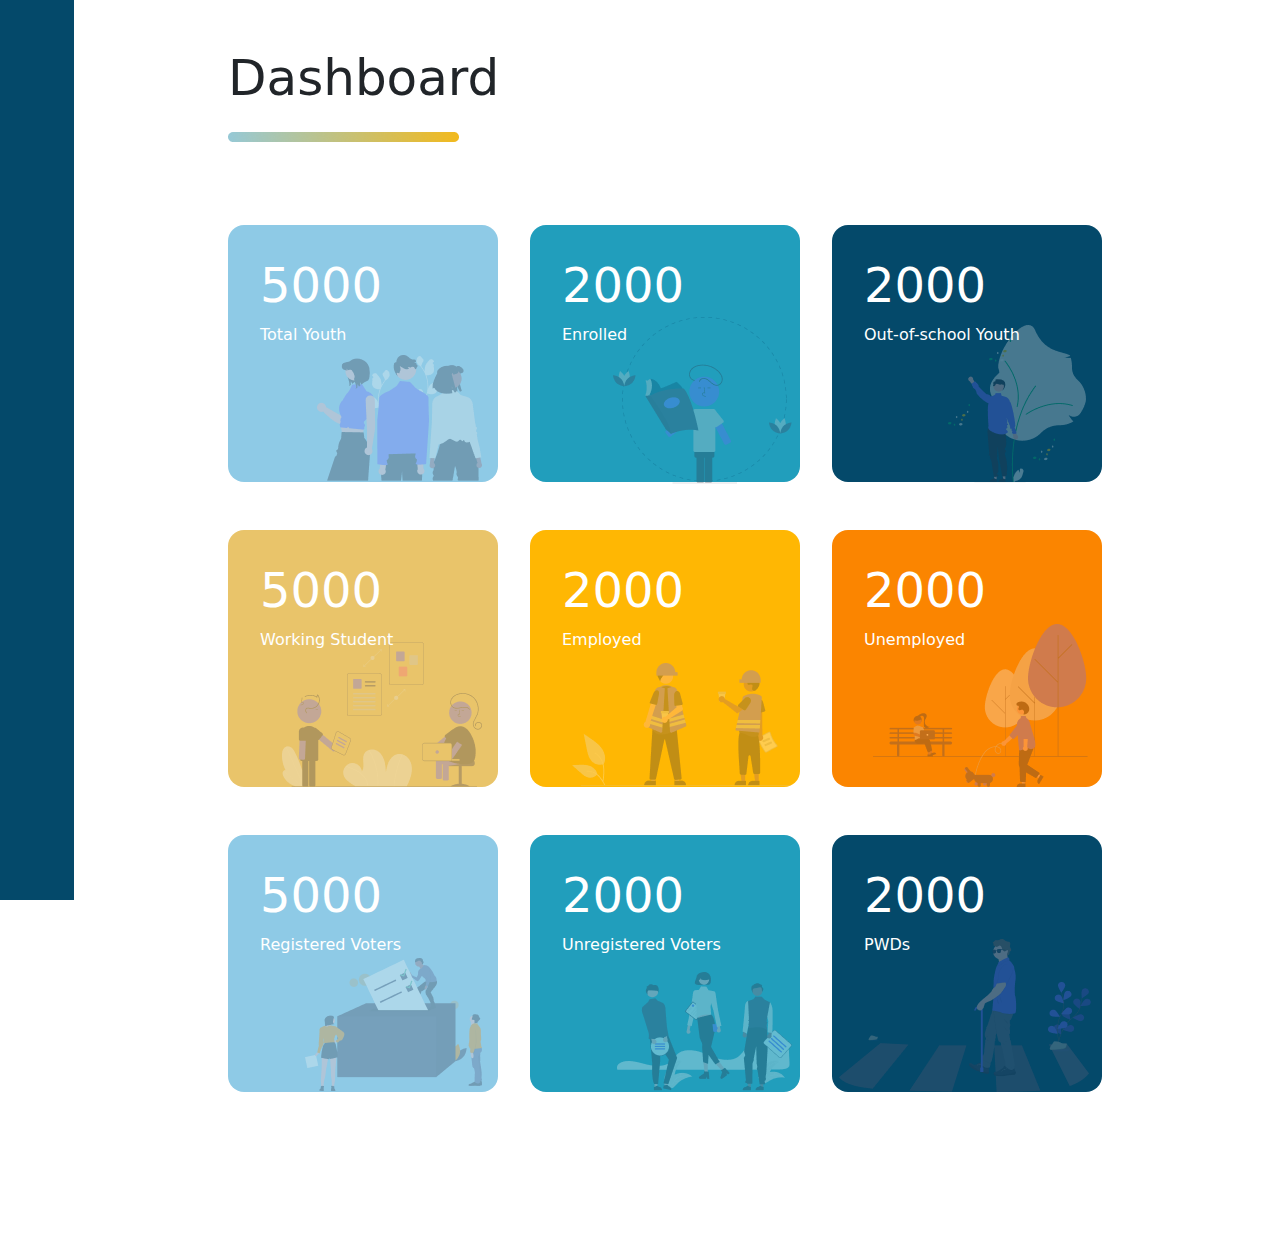
==== dashboard.html @ e325b4e6 "dashboard and login page backup" ====
<!-- di pa super responsive sa tablet mode
    nagugulo yung picture ang problema -->
    <!DOCTYPE html>
    <html lang="en">
    
    <head>
        <meta charset="utf-8">
        <meta name="viewport" content="width=device-width, initial-scale=1.0, shrink-to-fit=no">
        <title>Dashboard</title>
        <!-- Favicon -->
        <link rel="icon" type="image/x-icon" href="assets/img/kkis-logo.svg">
        <link rel="stylesheet" href="assets/bootstrap/css/bootstrap.min.css">
        <link rel="stylesheet" href="assets/css/Sidebar-Menu-sidebar.css">
        <link rel="stylesheet" href="assets/css/Sidebar-Menu.css">
        <link rel="stylesheet" href="assets/scss/dashboard.css">
    </head>
    
    <body style="padding-left: 100px; padding-right:50px;">
        <div id="wrapper" class="sidenav">
            <div id="sidebar-wrapper" style="width: 74px;">
                <ul class="sidebar-nav">
                    <li class="sidebar-brand"> </li>
                    <li> </li>
                    <li> </li>
                    <li> </li>
                </ul>
            </div>
        </div>
        <div class="dashboard-title">
            <h1 class="title">Dashboard</h1><img class="gradient-line"
                style="padding-right: 23px;margin-bottom: 15px;padding-bottom: 20px;" src="assets/img/decorative.png">
        </div>
    
        <section id="dashboard-summary">
            <!--ROW 1-->
                <div class="card-group" id="row1">
                    <a href="#">
                        <div class="card category" style="backdrop-filter: opacity(0);">
                            <div class="card-body category" id="total-youth">
                                <div class="texts">
                                    <h4>5000</h4>
                                    <p>Total Youth</p>
                                </div><img id="total-youth-img" class="dashboard-vectors" src="assets/img/total-youth-img.png"
                                    style="padding-top: 0px;padding-bottom: 0px;margin-top: -8px;">
                        </div>
                    </a>
                </div>
    
                <div class="card category" style="backdrop-filter: opacity(0);">
                    <a href="#">
                        <div class="card-body category" id="enrolled-youth">
                            <div class="texts">
                                <h4>2000</h4>
                                <p>Enrolled</p>
                            </div><img id="enrolled-img" class="dashboard-vectors" src="assets/img/enrolled-img.png"
                            style="margin-top: -46px;padding-left: 0px;padding-right: 0px;margin-right: -8px;">
                        </div>
                    </a>
                </div>
    
                <div class="card" style="border-style: none;backdrop-filter: opacity(0);">
                    <a href="#">
                        <div class="card-body category" id="out-of-school-youth">
                            <div class="texts">
                                <h4>2000<br></h4>
                                <p>Out-of-school Youth</p>
                            </div><img id="out-of-scl-img" class="dashboard-vectors" src="assets/img/out-of-scl-img.png"
                                style="padding-top: 0px;padding-bottom: 0px;margin-bottom: -5px;margin-top: -38px;">
                        </div>
                    </a>
                </div>
            </div>
    
            <!--ROW 2-->
            <div class="card-group" id="row2">
    
                <div class="card category" style="backdrop-filter: opacity(0);">
                    <a href="#">
                        <div class="card-body category" id="working-student">
                            <div class="texts">
                                <h4>5000</h4>
                                <p>Working Student</p>
                            </div><img id="working-student-img" class="dashboard-vectors"
                                src="assets/img/working-student-img.png"
                                style="padding-bottom: 0px;padding-top: 0px;margin-top: -26px;">
                        </div>
                    </a>
                </div>
    
                <div class="card category" style="backdrop-filter: opacity(0);">
                    <a href="#">
                        <div class="card-body category" id="employed">
                            <div class="texts">
                                <h4>2000</h4>
                                <p>Employed</p>
                            </div><img id="employed-img" class="dashboard-vectors" src="assets/img/employed-img.png"
                                style="padding-left: 0px;padding-right: 0px;margin-right: -8px;margin-top: -5px;">
                        </div>
                    </a>
                </div>
    
                <div class="card" style="border-style: none;backdrop-filter: opacity(0);">
                    <a href="#">
                        <div class="card-body category" id="unemployed">
                            <div class="texts">
                                <h4>2000<br></h4>
                                <p>Unemployed</p>
                            </div><img id="unemployed-img" class="dashboard-vectors" src="assets/img/unemployed-img.png"
                                style="padding-top: 0px;padding-bottom: 0px;margin-bottom: -5px;margin-top: -62px;margin-right: -8px;">
                        </div>
                    </a>
                </div>
            </div>
    
            <!--ROW 3-->
            <div class="card-group" id="row3">
    
                <div class="card category" style="backdrop-filter: opacity(0);">
                    <a href="#">
                        <div class="card-body category" id="registered-voters">
                            <div class="texts">
                                <h4>5000</h4>
                                <p>Registered Voters</p>
                            </div><img id="registered-voters-img" class="dashboard-vectors"
                                src="assets/img/registered-voters-img.png"
                                style="padding-bottom: 0px;padding-top: 0px;margin-top: -15px;">
                        </div>
                    </a>
                </div>
    
                <div class="card category" style="backdrop-filter: opacity(0);">
                    <a href="#">
                        <div class="card-body category" id="unregistered-voters">
                            <div class="texts">
                                <h4>2000</h4>
                                <p>Unregistered Voters<br><br></p>
                            </div><img id="unregistered-img" class="dashboard-vectors" src="assets/img/unregistered-img.png" style="padding-left: 0px;padding-right: 0px;margin-right: -8px;padding-top: 0px;margin-top: -25px;" width="175" height="119">
                        </div>
                    </a>
                </div>
    
                <div class="card" style="border-style: none;backdrop-filter: opacity(0);">
                    <a href="#">
                        <div class="card-body category" id="pwd">
                            <div class="texts">
                                <h4>2000<br></h4>
                                <p>PWDs</p>
                            </div><img id="pwd-img" class="dashboard-vectors" src="assets/img/pwd-img.png" style="padding-bottom: 0px;margin-bottom: -5px;padding-top: 0px;margin-right: -45px;margin-top: -41px;">
                        </div>
                    </a>
                </div>
    
            </div>
        </section>
    
        <br><br><br><br><br><br><br>
    
        <script src="assets/bootstrap/js/bootstrap.min.js"></script>
        <script src="assets/js/Sidebar-Menu.js"></script>
    </body>
    
    </html>
---- assets/css/Sidebar-Menu-sidebar.css ----
body {
  overflow-x: hidden;
}

#wrapper {
  padding-left: 0;
  -webkit-transition: all 0.5s ease;
  -moz-transition: all 0.5s ease;
  -o-transition: all 0.5s ease;
  transition: all 0.5s ease;
}

#wrapper.toggled {
  padding-left: 250px;
}

#sidebar-wrapper {
  z-index: 1000;
  position: fixed;
  left: 250px;
  width: 0;
  height: 100%;
  margin-left: -250px;
  overflow-y: auto;
  -webkit-transition: all 0.5s ease;
  -moz-transition: all 0.5s ease;
  -o-transition: all 0.5s ease;
  transition: all 0.5s ease;
}

#wrapper.toggled #sidebar-wrapper {
  width: 250px;
}

#page-content-wrapper {
  width: 100%;
  position: absolute;
  padding: 15px;
}

#wrapper.toggled #page-content-wrapper {
  position: absolute;
  margin-right: -250px;
}

.sidebar-nav {
  position: absolute;
  top: 0;
  width: 250px;
  margin: 0;
  padding: 0;
  list-style: none;
}

.sidebar-nav li {
  text-indent: 20px;
  line-height: 40px;
}

.sidebar-nav li a {
  display: block;
  text-decoration: none;
  color: #999999;
}

.sidebar-nav li a:hover {
  text-decoration: none;
  color: #fff;
  background: rgba(255,255,255,0.2);
}

.sidebar-nav li a:active, .sidebar-nav li a:focus {
  text-decoration: none;
}

.sidebar-nav > .sidebar-brand {
  height: 65px;
  font-size: 18px;
  line-height: 60px;
}

.sidebar-nav > .sidebar-brand a {
  color: #999999;
}

.sidebar-nav > .sidebar-brand a:hover {
  color: #fff;
  background: none;
}

@media (min-width:768px) {
  #wrapper {
    padding-left: 250px;
  }
}

@media (min-width:768px) {
  #wrapper.toggled {
    padding-left: 0;
  }
}

@media (min-width:768px) {
  #sidebar-wrapper {
    width: 74px;
  }
}

@media (min-width:768px) {
  #wrapper.toggled #sidebar-wrapper {
    width: 0;
  }
}

@media (min-width:768px) {
  #page-content-wrapper {
    padding: 20px;
    position: relative;
  }
}

@media (min-width:768px) {
  #wrapper.toggled #page-content-wrapper {
    position: relative;
    margin-right: 0;
  }
}
---- assets/css/Sidebar-Menu.css ----
#wrapper {
  padding-left: 0;
  -webkit-transition: all 0.5s ease;
  -moz-transition: all 0.5s ease;
  -o-transition: all 0.5s ease;
  transition: all 0.5s ease;
}

#sidebar-wrapper {
  z-index: 1000;
  position: fixed;
  left: 250px;
  width: 0;
  height: 100%;
  margin-left: -250px;
  overflow-y: auto;
  background: #04496A;
  -webkit-transition: all 0.5s ease;
  -moz-transition: all 0.5s ease;
  -o-transition: all 0.5s ease;
  transition: all 0.5s ease;
}

.sidebar-nav {
  position: absolute;
  top: 0;
  width: 74px;
  margin: 0;
  padding: 0;
  list-style: none;
}

.sidebar-nav li {
  text-indent: 20px;
  line-height: 40px;
}

.sidebar-nav li a {
  display: block;
  text-decoration: none;
  color: #999999;
}

.sidebar-nav li a:hover {
  text-decoration: none;
  color: #fff;
  background: rgba(255,255,255,0.2);
}

.sidebar-nav li a:active, .sidebar-nav li a:focus {
  text-decoration: none;
}

.sidebar-nav > .sidebar-brand {
  height: 65px;
  font-size: 18px;
  line-height: 60px;
}

.sidebar-nav > .sidebar-brand a {
  color: #999999;
}

.sidebar-nav > .sidebar-brand a:hover {
  color: #fff;
  background: none;
}

@media (min-width:768px) {
  #wrapper {
    padding-left: 250px;
  }
}

@media (min-width:768px) {
  #sidebar-wrapper {
    width: 250px;
  }
}

#registered-voters {
  background-color: #8ECAE6;
}

#unregistered-voters {
  background-color: #219EBC;
}

#employed {
  background-color: #FFB703;
}

#working-student {
  background-color: #E9C46A;
}

#unemployed {
  background-color: #FB8500;
}

#pwd {
  background-color: #04496A;
}

#enrolled-youth {
  background-color: #219EBC;
}

#out-of-school-youth {
  background-color: #04496A;
}

#total-youth {
  background-color: #8ECAE6;
}
---- assets/scss/dashboard.css ----
* {
  font: DM Sans, sans serif;
}

* a {
  text-decoration: none;
}

.dashboard-title {
  padding: 3em 0em 0em 8em;
}

.dashboard-title h1 {
  font-size: 50px;
}

.gradient-line {
  padding-top: 1em;
}

#dashboard-summary {
  padding: 3em 8em 0em 8em;
}

#dashboard-summary .category {
  border-radius: 1em;
  border: none;
  height: 257px;
  width: 100%;
  margin-right: 2em;
}

#dashboard-summary .texts {
  padding-top: 1rem;
}

#dashboard-summary .texts h4 {
  color: #fff;
  padding-left: 1rem;
  font-size: 3rem;
}

#dashboard-summary .texts p {
  color: #fff;
  padding-left: 1rem;
  font-size: 1rem;
}

#dashboard-summary .dashboard-vectors {
  float: right;
}

#dashboard-summary #row1 #total-youth {
  background-color: #8ECAE6;
}

#dashboard-summary #row1 #enrolled-youth {
  background-color: #219EBC;
}

#dashboard-summary #row1 #enrolled-youth #dashboard-img {
  padding: 6em 1em 0em 0em;
}

#dashboard-summary #row1 #out-of-school-youth {
  background-color: #04496A;
  margin: 0em 0em 0em 0em;
}

#dashboard-summary #row2 {
  padding-top: 3em;
}

#dashboard-summary #row2 #working-student {
  background-color: #E9C46A;
}

#dashboard-summary #row2 #working-student #dashboard-img {
  padding: 6.9em 1em 0em 0em;
}

#dashboard-summary #row2 #employed {
  background-color: #FFB703;
}

#dashboard-summary #row2 #employed #dashboard-img {
  padding: 8.5em 1em 0em 0em;
}

#dashboard-summary #row2 #unemployed {
  background-color: #FB8500;
  margin: 0em 0em 0em 0em;
}

#dashboard-summary #row2 #unemployed #dashboard-img {
  padding: 4.5em 1em 0em 0em;
}

#dashboard-summary #row3 {
  padding-top: 3em;
}

#dashboard-summary #row3 #registered-voters {
  background-color: #8ECAE6;
}

#dashboard-summary #row3 #unregistered-voters {
  background-color: #219EBC;
}

#dashboard-summary #row3 #pwd {
  background-color: #04496A;
  margin: 0em 0em 0em 0em;
}

#dashboard-summary #row3 #pwd #dashboard-img {
  padding: 6em 0em 0em 0em;
}

@media only screen and (max-width: 1208px) {
  .dashboard-title {
    padding: 2em 0em 0em 3em;
  }
  #dashboard-summary {
    padding: 0em 3em 0em 3em;
    /*
        #texts{
            padding-top:1rem;
            
            h1{
                color:#fff;
                padding-left:1rem;
                font-size: 50px;
                //margin:0em;
                //float:left;
            }
            
            p{
                color:#fff;
                padding-left:1rem;
                font-size: 18px;
                //float:left;
            }
        }
        */
  }
}

@media only screen and (max-width: 880px) {
  .dashboard-title {
    padding: 1.5em 0em 0em 1em;
  }
  #dashboard-summary {
    padding: 0em 1em 0em 1em;
  }
}
/*# sourceMappingURL=dashboard.css.map */
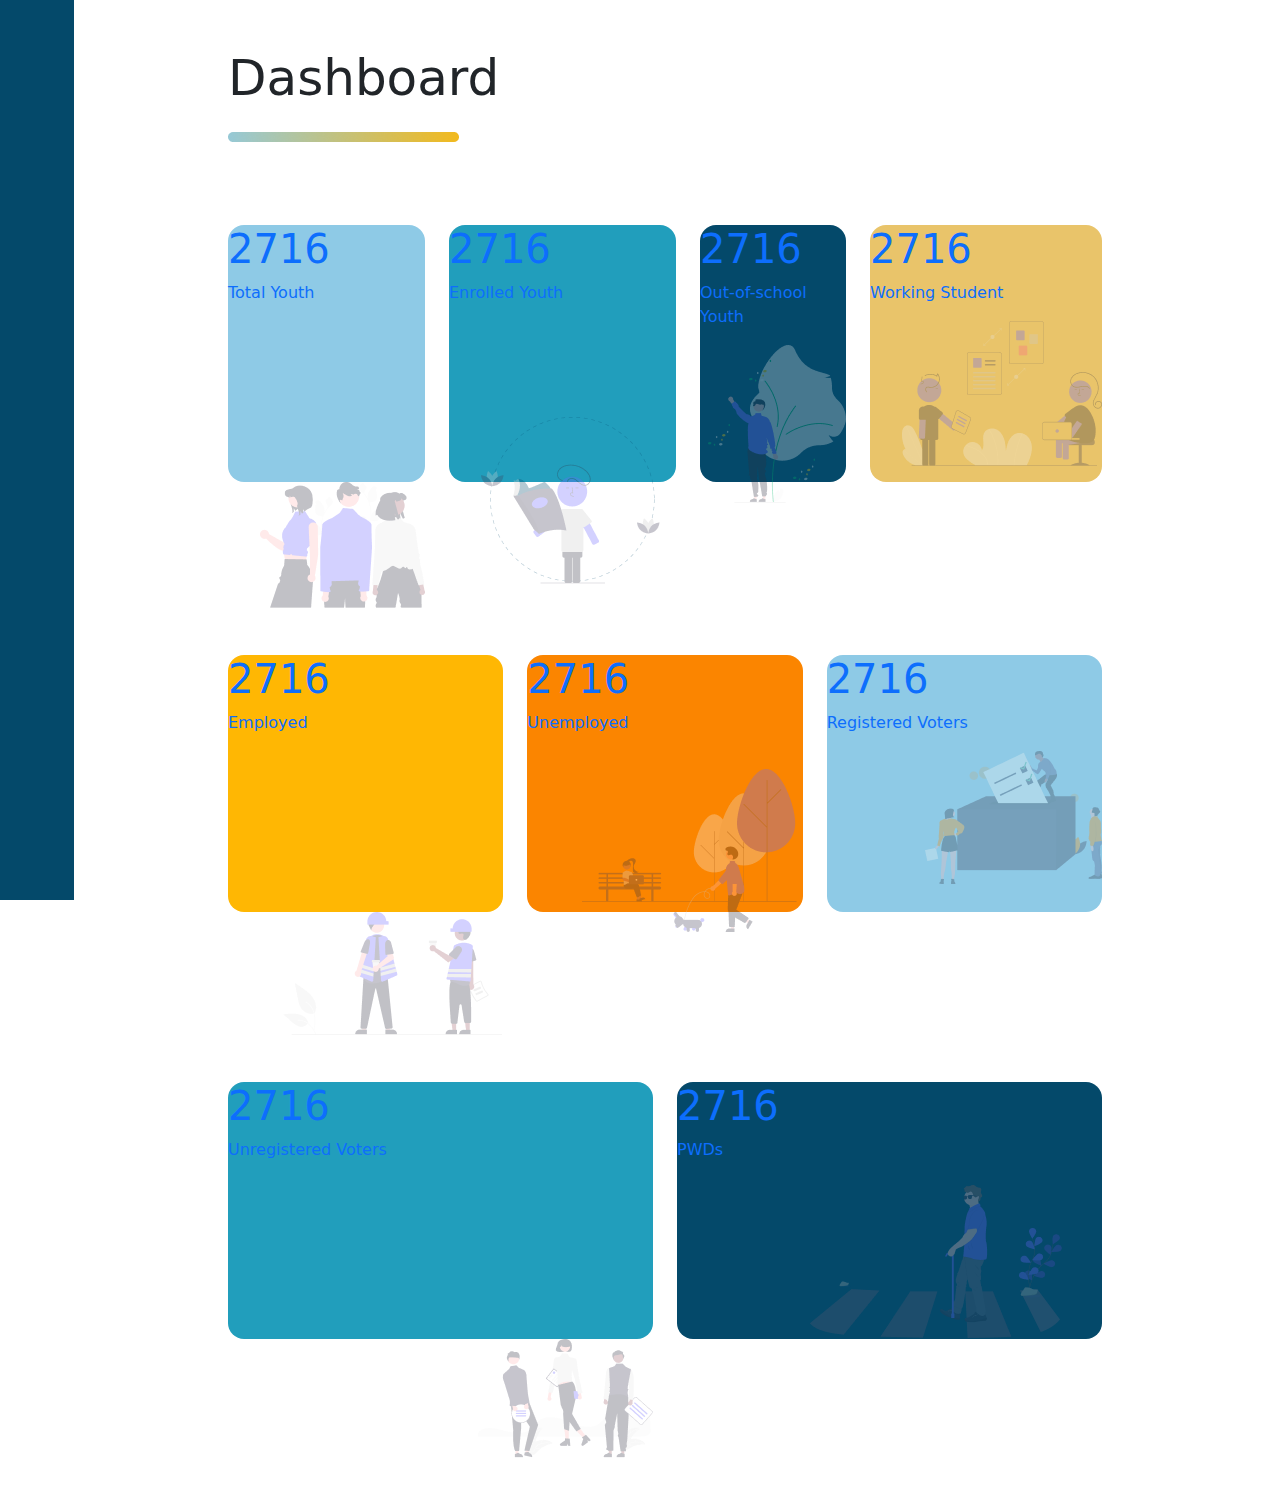
==== commit 570400bf: "responsive dasboard" ====
--- a/dashboard.html
+++ b/dashboard.html
@@ -1,162 +1,151 @@
-<!-- di pa super responsive sa tablet mode
-    nagugulo yung picture ang problema -->
-    <!DOCTYPE html>
-    <html lang="en">
+<!DOCTYPE html>
+<html lang="en">
+
+<head>
+    <meta charset="utf-8">
+    <meta name="viewport" content="width=device-width, initial-scale=1.0, shrink-to-fit=no">
+    <title>dashboard</title>
+    <link rel="stylesheet" href="assets/bootstrap/css/bootstrap.min.css">
+    <link rel="stylesheet" href="assets/css/Sidebar-Menu-sidebar.css">
+    <link rel="stylesheet" href="assets/css/Sidebar-Menu.css">
+    <link rel="stylesheet" href="assets/scss/dashboard.css">
+</head>
+
+<body style="padding-left: 100px; padding-right:50px;">
+    <div id="wrapper" class="sidenav">
+        <div id="sidebar-wrapper" style="width: 74px;">
+            <ul class="sidebar-nav">
+                <li class="sidebar-brand"> </li>
+                <li> </li>
+                <li> </li>
+                <li> </li>
+            </ul>
+        </div>
+    </div>
+    <div class="dashboard-title">
+        <h1 class="title">Dashboard</h1><img class="gradient-line" style="padding-right: 23px;margin-bottom: 15px;padding-bottom: 20px;" src="assets/img/decorative.png">
+    </div>
     
-    <head>
-        <meta charset="utf-8">
-        <meta name="viewport" content="width=device-width, initial-scale=1.0, shrink-to-fit=no">
-        <title>Dashboard</title>
-        <!-- Favicon -->
-        <link rel="icon" type="image/x-icon" href="assets/img/kkis-logo.svg">
-        <link rel="stylesheet" href="assets/bootstrap/css/bootstrap.min.css">
-        <link rel="stylesheet" href="assets/css/Sidebar-Menu-sidebar.css">
-        <link rel="stylesheet" href="assets/css/Sidebar-Menu.css">
-        <link rel="stylesheet" href="assets/scss/dashboard.css">
-    </head>
-    
-    <body style="padding-left: 100px; padding-right:50px;">
-        <div id="wrapper" class="sidenav">
-            <div id="sidebar-wrapper" style="width: 74px;">
-                <ul class="sidebar-nav">
-                    <li class="sidebar-brand"> </li>
-                    <li> </li>
-                    <li> </li>
-                    <li> </li>
-                </ul>
+    <!--CATEGORIES-->
+    <section id="dashboard-summary" class="container-fluid;">
+        <div class="row" id="row1" style="height: 257px;">
+            <a href="tblTotalYouth.html">
+                <div class="col" style="padding-bottom: 3em;margin-bottom: -1px;padding-top: 0px;">
+                <div id="total-youth" class="category">
+                    <div id="texts" style="height: 257px;">
+                        <h1>2716</h1>
+                        <p>Total Youth</p>
+                    </div>
+                    <div id="dashboard-img" class="img-fluid float-end"><img class="d-flex d-sm-flex d-md-flex d-lg-flex d-xl-flex justify-content-center align-items-center justify-content-sm-center align-items-sm-center justify-content-md-center align-items-md-center justify-content-lg-center align-items-lg-center fixed-bottom;" id="dashboard-vectors" src="assets/img/total-youth-img.png"></div>
+                </div>
+            </a>
             </div>
-        </div>
-        <div class="dashboard-title">
-            <h1 class="title">Dashboard</h1><img class="gradient-line"
-                style="padding-right: 23px;margin-bottom: 15px;padding-bottom: 20px;" src="assets/img/decorative.png">
-        </div>
-    
-        <section id="dashboard-summary">
-            <!--ROW 1-->
-                <div class="card-group" id="row1">
-                    <a href="#">
-                        <div class="card category" style="backdrop-filter: opacity(0);">
-                            <div class="card-body category" id="total-youth">
-                                <div class="texts">
-                                    <h4>5000</h4>
-                                    <p>Total Youth</p>
-                                </div><img id="total-youth-img" class="dashboard-vectors" src="assets/img/total-youth-img.png"
-                                    style="padding-top: 0px;padding-bottom: 0px;margin-top: -8px;">
-                        </div>
-                    </a>
+
+            <div class="col" style="padding-bottom: 3em;margin-bottom: -1px;padding-top: 0px;">
+                <a href="tblEnrolled.html">
+                    <div id="enrolled-youth" class="category">
+                    <div id="texts">
+                        <h1>2716</h1>
+                        <p>Enrolled Youth<br></p>
+                    </div>
+                    <div id="dashboard-img" class="img-fluid float-end"><img id="dashboard-vectors-1" class="fixed-bottom;" src="assets/img/enrolled-img.png"></div>
                 </div>
-    
-                <div class="card category" style="backdrop-filter: opacity(0);">
-                    <a href="#">
-                        <div class="card-body category" id="enrolled-youth">
-                            <div class="texts">
-                                <h4>2000</h4>
-                                <p>Enrolled</p>
-                            </div><img id="enrolled-img" class="dashboard-vectors" src="assets/img/enrolled-img.png"
-                            style="margin-top: -46px;padding-left: 0px;padding-right: 0px;margin-right: -8px;">
-                        </div>
-                    </a>
+                </a>
+            </div>
+
+            <div class="col" style="padding-bottom: 3em;margin-bottom: -1px;padding-top: 0px;">
+                <a href="tblOutOfSchool.html">
+                <div id="out-of-school-youth" class="category">
+                    <div id="texts">
+                        <h1>2716</h1>
+                        <p>Out-of-school Youth</p>
+                    </div>
+                    <div id="dashboard-img" class="img-fluid float-end"><img id="dashboard-vectors-2" class="fixed-bottom;" src="assets/img/out-of-scl-img.png"></div>
                 </div>
-    
-                <div class="card" style="border-style: none;backdrop-filter: opacity(0);">
-                    <a href="#">
-                        <div class="card-body category" id="out-of-school-youth">
-                            <div class="texts">
-                                <h4>2000<br></h4>
-                                <p>Out-of-school Youth</p>
-                            </div><img id="out-of-scl-img" class="dashboard-vectors" src="assets/img/out-of-scl-img.png"
-                                style="padding-top: 0px;padding-bottom: 0px;margin-bottom: -5px;margin-top: -38px;">
-                        </div>
-                    </a>
+                </a>
+            </div>
+
+            <div class="col" style="padding-bottom: 3em;margin-bottom: -1px;padding-top: 0px;">
+                <a href="tblWorkingStudent.html">
+                <div id="working-student" class="category">
+                    <div id="texts">
+                        <h1>2716</h1>
+                        <p>Working Student</p>
+                    </div>
+                    <div id="dashboard-img" class="img-fluid float-end"><img id="dashboard-vectors-3" class="fixed-bottom;" src="assets/img/working-student-img.png"></div>
                 </div>
+                </a>
+            </div>
+            
+            <div class="col" style="padding-bottom: 3em;margin-bottom: -1px;padding-top: 0px;">
+                <a href="tblEmployed.html">
+                <div id="employed" class="category">
+                    <div id="texts" style="height: 257px;">
+                        <h1>2716</h1>
+                        <p>Employed</p>
+                    </div>
+                    <div id="dashboard-img" class="img-fluid float-end"><img id="dashboard-vectors-4" class="fixed-bottom;" src="assets/img/employed-img.png"></div>
+                </div>
+                </a>
             </div>
     
-            <!--ROW 2-->
-            <div class="card-group" id="row2">
-    
-                <div class="card category" style="backdrop-filter: opacity(0);">
-                    <a href="#">
-                        <div class="card-body category" id="working-student">
-                            <div class="texts">
-                                <h4>5000</h4>
-                                <p>Working Student</p>
-                            </div><img id="working-student-img" class="dashboard-vectors"
-                                src="assets/img/working-student-img.png"
-                                style="padding-bottom: 0px;padding-top: 0px;margin-top: -26px;">
-                        </div>
-                    </a>
+            <div class="col" style="padding-bottom: 3em;margin-bottom: -1px;padding-top: 0px;">
+                <a href="tblUnemployed.html">
+                    <div id="unemployed" class="category">
+                    <div id="texts">
+                        <h1>2716</h1>
+                        <p>Unemployed<br></p>
+                    </div>
+                    <div id="dashboard-img" class="img-fluid float-end"><img id="dashboard-vectors-5" class="fixed-bottom;" src="assets/img/unemployed-img.png"></div>
                 </div>
-    
-                <div class="card category" style="backdrop-filter: opacity(0);">
-                    <a href="#">
-                        <div class="card-body category" id="employed">
-                            <div class="texts">
-                                <h4>2000</h4>
-                                <p>Employed</p>
-                            </div><img id="employed-img" class="dashboard-vectors" src="assets/img/employed-img.png"
-                                style="padding-left: 0px;padding-right: 0px;margin-right: -8px;margin-top: -5px;">
-                        </div>
-                    </a>
+                </a>
+            </div>
+
+            <div class="col" style="padding-bottom: 3em;margin-bottom: -1px;padding-top: 0px;">
+                <a href="tblRegistedVoters.html">
+                <div id="registered-voters" class="category">
+                    <div id="texts">
+                        <h1>2716</h1>
+                        <p>Registered Voters</p>
+                    </div>
+                    <div id="dashboard-img" class="img-fluid float-end"><img id="dashboard-vectors-6" class="fixed-bottom;" src="assets/img/registered-voters-img.png"></div>
                 </div>
-    
-                <div class="card" style="border-style: none;backdrop-filter: opacity(0);">
-                    <a href="#">
-                        <div class="card-body category" id="unemployed">
-                            <div class="texts">
-                                <h4>2000<br></h4>
-                                <p>Unemployed</p>
-                            </div><img id="unemployed-img" class="dashboard-vectors" src="assets/img/unemployed-img.png"
-                                style="padding-top: 0px;padding-bottom: 0px;margin-bottom: -5px;margin-top: -62px;margin-right: -8px;">
-                        </div>
-                    </a>
+                </a>
+            </div>
+            
+            <div class="col" style="padding-bottom: 3em;margin-bottom: -1px;padding-top: 0px;">
+                <a href="tblUnregistedVoters.html">
+                <div id="unregistered-voters" class="category">
+                    <div id="texts" style="height: 257px;">
+                        <h1>2716</h1>
+                        <p>Unregistered Voters</p>
+                    </div>
+                    <div id="dashboard-img" class="img-fluid float-end"><img id="dashboard-vectors-7" class="fixed-bottom;" src="assets/img/unregistered-img.png"></div>
                 </div>
+                </a>
             </div>
     
-            <!--ROW 3-->
-            <div class="card-group" id="row3">
-    
-                <div class="card category" style="backdrop-filter: opacity(0);">
-                    <a href="#">
-                        <div class="card-body category" id="registered-voters">
-                            <div class="texts">
-                                <h4>5000</h4>
-                                <p>Registered Voters</p>
-                            </div><img id="registered-voters-img" class="dashboard-vectors"
-                                src="assets/img/registered-voters-img.png"
-                                style="padding-bottom: 0px;padding-top: 0px;margin-top: -15px;">
-                        </div>
-                    </a>
+            <div class="col" style="padding-bottom: 3em;margin-bottom: -1px;padding-top: 0px;">
+                <a href="tblPWD.html">
+                <div id="pwd" class="category">
+                    <div id="texts">
+                        <h1>2716</h1>
+                        <p>PWDs<br></p>
+                    </div>
+                    <div id="dashboard-img" class="img-fluid float-end"><img id="dashboard-vectors-8" class="fixed-bottom;" src="assets/img/pwd-img.png"></div>
                 </div>
-    
-                <div class="card category" style="backdrop-filter: opacity(0);">
-                    <a href="#">
-                        <div class="card-body category" id="unregistered-voters">
-                            <div class="texts">
-                                <h4>2000</h4>
-                                <p>Unregistered Voters<br><br></p>
-                            </div><img id="unregistered-img" class="dashboard-vectors" src="assets/img/unregistered-img.png" style="padding-left: 0px;padding-right: 0px;margin-right: -8px;padding-top: 0px;margin-top: -25px;" width="175" height="119">
-                        </div>
-                    </a>
-                </div>
-    
-                <div class="card" style="border-style: none;backdrop-filter: opacity(0);">
-                    <a href="#">
-                        <div class="card-body category" id="pwd">
-                            <div class="texts">
-                                <h4>2000<br></h4>
-                                <p>PWDs</p>
-                            </div><img id="pwd-img" class="dashboard-vectors" src="assets/img/pwd-img.png" style="padding-bottom: 0px;margin-bottom: -5px;padding-top: 0px;margin-right: -45px;margin-top: -41px;">
-                        </div>
-                    </a>
-                </div>
-    
+                </a>
             </div>
-        </section>
-    
-        <br><br><br><br><br><br><br>
-    
-        <script src="assets/bootstrap/js/bootstrap.min.js"></script>
-        <script src="assets/js/Sidebar-Menu.js"></script>
-    </body>
-    
-    </html>+
+        <!--END OF ROW-->
+        </div>
+
+        
+    </section>
+
+
+    <script src="assets/bootstrap/js/bootstrap.min.js"></script>
+    <script src="assets/js/Sidebar-Menu.js"></script>
+</body>
+
+</html>--- a/assets/scss/dashboard.css
+++ b/assets/scss/dashboard.css
@@ -146,7 +146,20 @@
   }
 }
 
-@media only screen and (max-width: 880px) {
+@media only screen and (max-width: 992px) {
+  #dashboard-summary #row3 #pwd {
+    background-color: #04496A;
+    margin: 0em 0em 0em 0em;
+  }
+  #dashboard-summary #row3 #pwd #pwd-img {
+    padding: -5px 0px 20px 0px;
+    position: relative;
+    width: 10em;
+    height: 8em;
+  }
+}
+
+@media only screen and (max-width: 886px) {
   .dashboard-title {
     padding: 1.5em 0em 0em 1em;
   }
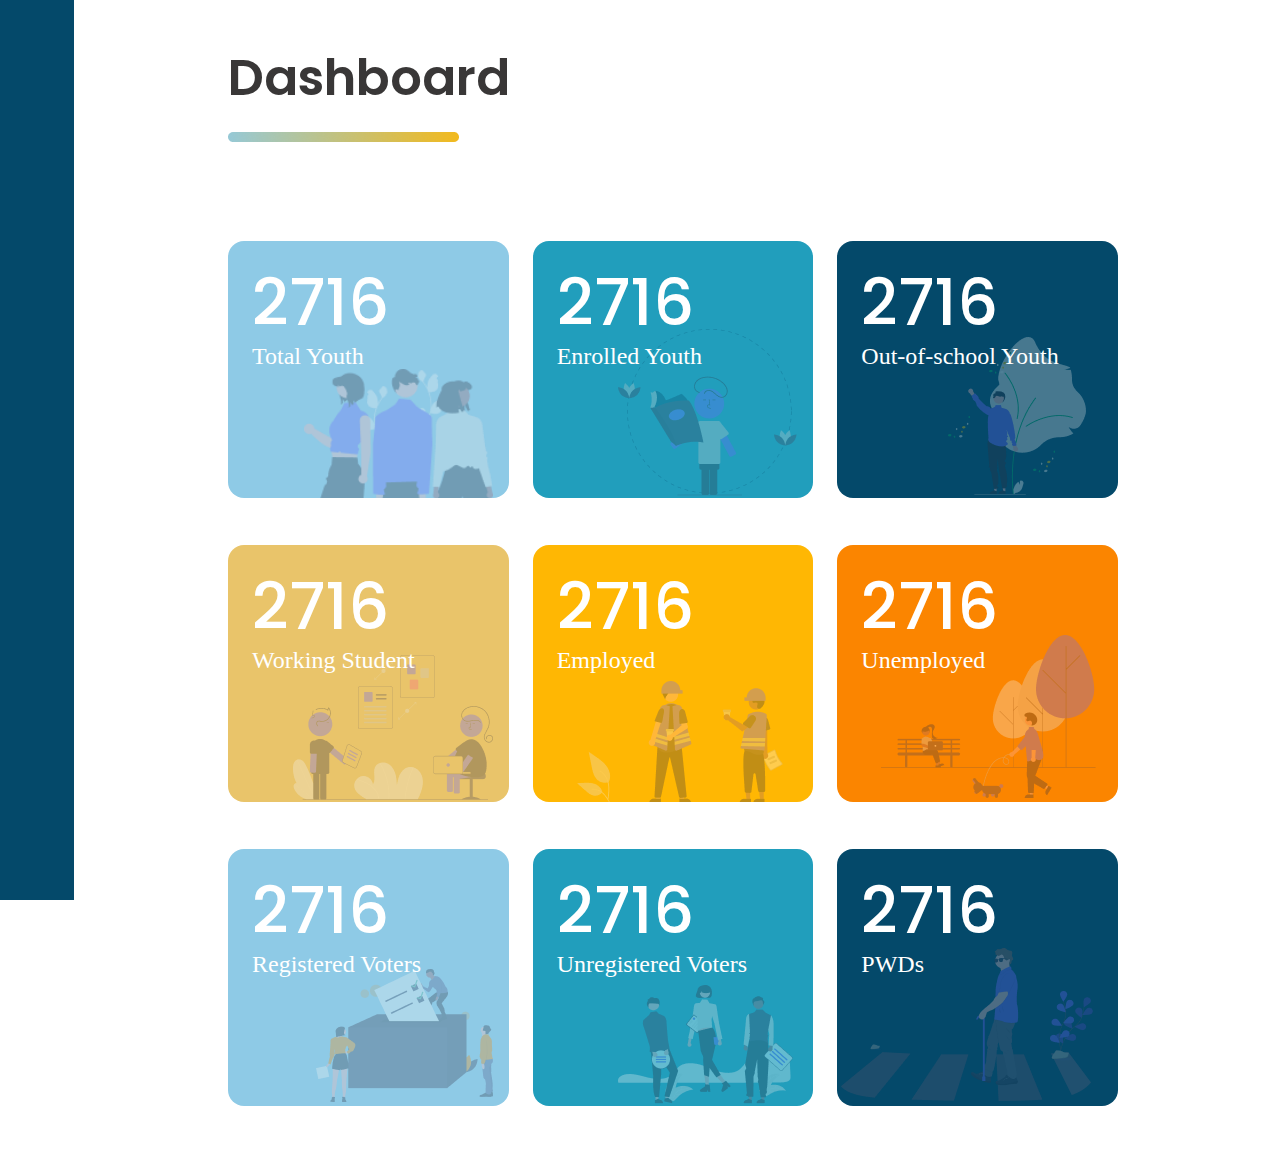
==== commit 2e1714a1: "100% responsive dashboard" ====
--- a/dashboard.html
+++ b/dashboard.html
@@ -4,14 +4,21 @@
 <head>
     <meta charset="utf-8">
     <meta name="viewport" content="width=device-width, initial-scale=1.0, shrink-to-fit=no">
-    <title>dashboard</title>
+    <title>Dashboard</title>
+    <!-- Favicon -->
+    <link rel="icon" type="image/x-icon" href="assets/img/kkis-logo.svg">
+    <!-- Bootstrap -->
     <link rel="stylesheet" href="assets/bootstrap/css/bootstrap.min.css">
+    <!-- BS SideNav Stylesheet -->
     <link rel="stylesheet" href="assets/css/Sidebar-Menu-sidebar.css">
     <link rel="stylesheet" href="assets/css/Sidebar-Menu.css">
+    <!-- Custom Stylesheet -->
     <link rel="stylesheet" href="assets/scss/dashboard.css">
 </head>
 
 <body style="padding-left: 100px; padding-right:50px;">
+
+    <!-- TEMPORARY SIDENAV -->
     <div id="wrapper" class="sidenav">
         <div id="sidebar-wrapper" style="width: 74px;">
             <ul class="sidebar-nav">
@@ -22,6 +29,8 @@
             </ul>
         </div>
     </div>
+
+    <!-- TITLE + GRADIENT LINE -->
     <div class="dashboard-title">
         <h1 class="title">Dashboard</h1><img class="gradient-line" style="padding-right: 23px;margin-bottom: 15px;padding-bottom: 20px;" src="assets/img/decorative.png">
     </div>
@@ -29,110 +38,120 @@
     <!--CATEGORIES-->
     <section id="dashboard-summary" class="container-fluid;">
         <div class="row" id="row1" style="height: 257px;">
+        
+        <!-- CATEGORY 1 -->
             <a href="tblTotalYouth.html">
-                <div class="col" style="padding-bottom: 3em;margin-bottom: -1px;padding-top: 0px;">
-                <div id="total-youth" class="category">
-                    <div id="texts" style="height: 257px;">
+                <div class="col-lg-4 col-md-4" style="padding-bottom: 3em;margin-bottom: -1px;padding-top: 0px;">
+                <div id="total-youth" class="category"> <!-- style="width: 4px; height: 257px;"-->
+                    <div id="texts">
                         <h1>2716</h1>
                         <p>Total Youth</p>
                     </div>
-                    <div id="dashboard-img" class="img-fluid float-end"><img class="d-flex d-sm-flex d-md-flex d-lg-flex d-xl-flex justify-content-center align-items-center justify-content-sm-center align-items-sm-center justify-content-md-center align-items-md-center justify-content-lg-center align-items-lg-center fixed-bottom;" id="dashboard-vectors" src="assets/img/total-youth-img.png"></div>
+                    <div class="dashboard-img float-end"><img class="total-youth-img img-fluid d-flex d-sm-flex d-md-flex d-lg-flex d-xl-flex justify-content-center align-items-center justify-content-sm-center align-items-sm-center justify-content-md-center align-items-md-center justify-content-lg-center align-items-lg-center fixed-bottom;" style="width:100% ; height: 9em;" id="dashboard-vectors" src="assets/img/total-youth-img.png"></div>
                 </div>
             </a>
             </div>
 
-            <div class="col" style="padding-bottom: 3em;margin-bottom: -1px;padding-top: 0px;">
+        <!-- CATEGORY 2 -->
+            <div class="col-lg-4 col-md-4" style="padding-bottom: 3em;margin-bottom: -1px;padding-top: 0px;">
                 <a href="tblEnrolled.html">
                     <div id="enrolled-youth" class="category">
                     <div id="texts">
                         <h1>2716</h1>
-                        <p>Enrolled Youth<br></p>
+                        <p>Enrolled Youth</p>
                     </div>
-                    <div id="dashboard-img" class="img-fluid float-end"><img id="dashboard-vectors-1" class="fixed-bottom;" src="assets/img/enrolled-img.png"></div>
+                    <div class="dashboard-img z-index-3 img-fluid float-end"><img id="dashboard-vectors-1" class="fixed-bottom;" src="assets/img/enrolled-img.png"></div>
                 </div>
                 </a>
             </div>
 
-            <div class="col" style="padding-bottom: 3em;margin-bottom: -1px;padding-top: 0px;">
+        <!-- CATEGORY 3 -->
+            <div class="col-lg-4 col-md-4" style="padding-bottom: 3em;margin-bottom: -1px;padding-top: 0px;">
                 <a href="tblOutOfSchool.html">
                 <div id="out-of-school-youth" class="category">
                     <div id="texts">
                         <h1>2716</h1>
                         <p>Out-of-school Youth</p>
                     </div>
-                    <div id="dashboard-img" class="img-fluid float-end"><img id="dashboard-vectors-2" class="fixed-bottom;" src="assets/img/out-of-scl-img.png"></div>
+                    <div class="dashboard-img img-fluid float-end"><img id="dashboard-vectors-2" class="fixed-bottom;" src="assets/img/out-of-scl-img.png"></div>
                 </div>
                 </a>
             </div>
 
-            <div class="col" style="padding-bottom: 3em;margin-bottom: -1px;padding-top: 0px;">
+        <!-- CATEGORY 4 -->    
+            <div class="col-lg-4 col-md-4" style="padding-bottom: 3em;margin-bottom: -1px;padding-top: 0px;">
                 <a href="tblWorkingStudent.html">
                 <div id="working-student" class="category">
                     <div id="texts">
                         <h1>2716</h1>
                         <p>Working Student</p>
                     </div>
-                    <div id="dashboard-img" class="img-fluid float-end"><img id="dashboard-vectors-3" class="fixed-bottom;" src="assets/img/working-student-img.png"></div>
+                    <div class="dashboard-img img-fluid float-end"><img id="dashboard-vectors-3" class="fixed-bottom;" src="assets/img/working-student-img.png"></div>
                 </div>
                 </a>
             </div>
-            
-            <div class="col" style="padding-bottom: 3em;margin-bottom: -1px;padding-top: 0px;">
+        
+        <!-- CATEGORY 5 -->
+            <div class="col-lg-4 col-md-4" style="padding-bottom: 3em;margin-bottom: -1px;padding-top: 0px;">
                 <a href="tblEmployed.html">
                 <div id="employed" class="category">
                     <div id="texts" style="height: 257px;">
                         <h1>2716</h1>
                         <p>Employed</p>
                     </div>
-                    <div id="dashboard-img" class="img-fluid float-end"><img id="dashboard-vectors-4" class="fixed-bottom;" src="assets/img/employed-img.png"></div>
+                    <div class="dashboard-img img-fluid float-end"><img id="dashboard-vectors-4" class="fixed-bottom;" src="assets/img/employed-img.png"></div>
                 </div>
                 </a>
             </div>
     
-            <div class="col" style="padding-bottom: 3em;margin-bottom: -1px;padding-top: 0px;">
+        <!-- CATEGORY 6 -->
+            <div class="col-lg-4 col-md-4" style="padding-bottom: 3em;margin-bottom: -1px;padding-top: 0px;">
                 <a href="tblUnemployed.html">
                     <div id="unemployed" class="category">
                     <div id="texts">
                         <h1>2716</h1>
                         <p>Unemployed<br></p>
                     </div>
-                    <div id="dashboard-img" class="img-fluid float-end"><img id="dashboard-vectors-5" class="fixed-bottom;" src="assets/img/unemployed-img.png"></div>
+                    <div class="dashboard-img img-fluid float-end"><img id="dashboard-vectors-5" class="fixed-bottom;" src="assets/img/unemployed-img.png"></div>
                 </div>
                 </a>
             </div>
 
-            <div class="col" style="padding-bottom: 3em;margin-bottom: -1px;padding-top: 0px;">
+        <!-- CATEGORY 7 -->
+            <div class="col-lg-4 col-md-4" style="padding-bottom: 3em;margin-bottom: -1px;padding-top: 0px;">
                 <a href="tblRegistedVoters.html">
                 <div id="registered-voters" class="category">
                     <div id="texts">
                         <h1>2716</h1>
                         <p>Registered Voters</p>
                     </div>
-                    <div id="dashboard-img" class="img-fluid float-end"><img id="dashboard-vectors-6" class="fixed-bottom;" src="assets/img/registered-voters-img.png"></div>
+                    <div class="dashboard-img img-fluid float-end"><img id="dashboard-vectors-6" class="fixed-bottom;" src="assets/img/registered-voters-img.png"></div>
                 </div>
                 </a>
             </div>
-            
-            <div class="col" style="padding-bottom: 3em;margin-bottom: -1px;padding-top: 0px;">
+         
+        <!-- CATEGORY 8 -->
+            <div class="col-lg-4 col-md-4" style="padding-bottom: 3em;margin-bottom: -1px;padding-top: 0px;">
                 <a href="tblUnregistedVoters.html">
                 <div id="unregistered-voters" class="category">
                     <div id="texts" style="height: 257px;">
                         <h1>2716</h1>
                         <p>Unregistered Voters</p>
                     </div>
-                    <div id="dashboard-img" class="img-fluid float-end"><img id="dashboard-vectors-7" class="fixed-bottom;" src="assets/img/unregistered-img.png"></div>
+                    <div class="dashboard-img img-fluid float-end"><img id="dashboard-vectors-7" class="fixed-bottom;" src="assets/img/unregistered-img.png"></div>
                 </div>
                 </a>
             </div>
     
-            <div class="col" style="padding-bottom: 3em;margin-bottom: -1px;padding-top: 0px;">
+        <!-- CATEGORY 9 -->
+            <div class="col-lg-4 col-md-4" style="padding-bottom: 3em;margin-bottom: -1px;padding-top: 0px;">
                 <a href="tblPWD.html">
                 <div id="pwd" class="category">
                     <div id="texts">
                         <h1>2716</h1>
                         <p>PWDs<br></p>
                     </div>
-                    <div id="dashboard-img" class="img-fluid float-end"><img id="dashboard-vectors-8" class="fixed-bottom;" src="assets/img/pwd-img.png"></div>
+                    <div class="dashboard-img img-fluid float-end"><img id="dashboard-vectors-8" class="d-flex d-sm-flex d-md-flex d-lg-flex d-xl-flex justify-content-center align-items-center justify-content-sm-center align-items-sm-center justify-content-md-center align-items-md-center justify-content-lg-center align-items-lg-center fixed-bottom;" src="assets/img/pwd-img.png"></div>
                 </div>
                 </a>
             </div>
@@ -142,8 +161,8 @@
 
         
     </section>
-
-
+   
+    <!-- JS -->
     <script src="assets/bootstrap/js/bootstrap.min.js"></script>
     <script src="assets/js/Sidebar-Menu.js"></script>
 </body>
--- a/assets/scss/dashboard.css
+++ b/assets/scss/dashboard.css
@@ -1,17 +1,35 @@
-* {
-  font: DM Sans, sans serif;
+@import url("https://fonts.googleapis.com/css2?family=Poppins:ital,wght@0,200;0,400;0,500;0,600;0,700;0,800;1,500;1,700&display=swap");
+@import url("https://fonts.googleapis.com/css2?family=DM+Sans:ital,wght@0,400;0,500;0,700;1,400;1,500&display=swap");
+@font-face {
+  font-family: "Poppins";
+  src: url("https://fonts.googleapis.com/css2?family=Poppins:ital,wght@0,200;0,400;0,500;0,600;0,700;0,800;1,500;1,700&display=swap");
+}
+
+@font-face {
+  font-family: "DM Sans";
+  src: url("https://fonts.googleapis.com/css2?family=Poppins:ital,wght@0,200;0,400;0,500;0,600;0,700;0,800;1,500;1,700&display=swap");
 }
 
 * a {
   text-decoration: none;
 }
 
+* h1 {
+  font-family: "Poppins";
+}
+
+* p {
+  font-family: "DM Sans";
+}
+
 .dashboard-title {
   padding: 3em 0em 0em 8em;
 }
 
 .dashboard-title h1 {
   font-size: 50px;
+  color: #393737;
+  font-weight: 600;
 }
 
 .gradient-line {
@@ -19,152 +37,196 @@
 }
 
 #dashboard-summary {
-  padding: 3em 8em 0em 8em;
+  padding: 1em 7em 0em 8em;
+}
+
+#dashboard-summary div {
+  border-radius: 1em;
+}
+
+#dashboard-summary #texts {
+  padding-top: 1.5rem;
+  width: 0%;
+  z-index: 10;
+}
+
+#dashboard-summary #texts h1 {
+  color: #fff;
+  padding-left: 1.5rem;
+  padding-right: 1.5rem;
+  font-size: 4rem;
+  font-weight: 500;
+}
+
+#dashboard-summary #texts p {
+  color: #fff;
+  padding-left: 1.5rem;
+  padding-right: 1.5rem;
+  margin-top: -.5em;
+  font-size: 1.5rem;
+  width: 15em;
+  z-index: 10;
+}
+
+#dashboard-summary .dashboard-img {
+  padding: 8em 0em 0em 0em;
 }
 
 #dashboard-summary .category {
-  border-radius: 1em;
-  border: none;
+  display: flex;
+  justify-content: space-between;
+  overflow: hidden;
   height: 257px;
   width: 100%;
-  margin-right: 2em;
-}
-
-#dashboard-summary .texts {
-  padding-top: 1rem;
-}
-
-#dashboard-summary .texts h4 {
-  color: #fff;
-  padding-left: 1rem;
-  font-size: 3rem;
-}
-
-#dashboard-summary .texts p {
-  color: #fff;
-  padding-left: 1rem;
-  font-size: 1rem;
-}
-
-#dashboard-summary .dashboard-vectors {
-  float: right;
+}
+
+#dashboard-summary #row1 {
+  padding-top: 3em;
 }
 
 #dashboard-summary #row1 #total-youth {
   background-color: #8ECAE6;
+  padding-right: 1em;
+}
+
+#dashboard-summary #row1 #total-youth .total-youth-img {
+  padding-left: -3em;
 }
 
 #dashboard-summary #row1 #enrolled-youth {
   background-color: #219EBC;
 }
 
-#dashboard-summary #row1 #enrolled-youth #dashboard-img {
-  padding: 6em 1em 0em 0em;
+#dashboard-summary #row1 #enrolled-youth .dashboard-img {
+  padding: 5.5em 1em 0em 0em;
 }
 
 #dashboard-summary #row1 #out-of-school-youth {
   background-color: #04496A;
-  margin: 0em 0em 0em 0em;
-}
-
-#dashboard-summary #row2 {
-  padding-top: 3em;
-}
-
-#dashboard-summary #row2 #working-student {
+}
+
+#dashboard-summary #row1 #out-of-school-youth .dashboard-img {
+  padding: 6em 2em 0em 0em;
+}
+
+#dashboard-summary #row1 #working-student {
   background-color: #E9C46A;
 }
 
-#dashboard-summary #row2 #working-student #dashboard-img {
+#dashboard-summary #row1 #working-student .dashboard-img {
   padding: 6.9em 1em 0em 0em;
 }
 
-#dashboard-summary #row2 #employed {
+#dashboard-summary #row1 #employed {
   background-color: #FFB703;
 }
 
-#dashboard-summary #row2 #employed #dashboard-img {
+#dashboard-summary #row1 #employed .dashboard-img {
   padding: 8.5em 1em 0em 0em;
 }
 
-#dashboard-summary #row2 #unemployed {
+#dashboard-summary #row1 #unemployed {
   background-color: #FB8500;
-  margin: 0em 0em 0em 0em;
-}
-
-#dashboard-summary #row2 #unemployed #dashboard-img {
+}
+
+#dashboard-summary #row1 #unemployed .dashboard-img {
   padding: 4.5em 1em 0em 0em;
 }
 
-#dashboard-summary #row3 {
-  padding-top: 3em;
-}
-
-#dashboard-summary #row3 #registered-voters {
+#dashboard-summary #row1 #registered-voters {
   background-color: #8ECAE6;
 }
 
-#dashboard-summary #row3 #unregistered-voters {
+#dashboard-summary #row1 #registered-voters .dashboard-img {
+  padding: 7.5em 1em 0em 0em;
+}
+
+#dashboard-summary #row1 #unregistered-voters {
   background-color: #219EBC;
 }
 
-#dashboard-summary #row3 #pwd {
+#dashboard-summary #row1 #unregistered-voters .dashboard-img {
+  padding: 8.5em 1.25em 0em 0em;
+}
+
+#dashboard-summary #row1 #pwd {
   background-color: #04496A;
-  margin: 0em 0em 0em 0em;
-}
-
-#dashboard-summary #row3 #pwd #dashboard-img {
-  padding: 6em 0em 0em 0em;
+}
+
+#dashboard-summary #row1 #pwd .dashboard-img {
+  padding: 5.75em 0em 0em 0em;
 }
 
 @media only screen and (max-width: 1208px) {
-  .dashboard-title {
-    padding: 2em 0em 0em 3em;
+  .sidenav {
+    display: none;
+  }
+  .dashboard-title {
+    padding: 2em 0em 0em 0em;
   }
   #dashboard-summary {
-    padding: 0em 3em 0em 3em;
-    /*
-        #texts{
-            padding-top:1rem;
-            
-            h1{
-                color:#fff;
-                padding-left:1rem;
-                font-size: 50px;
-                //margin:0em;
-                //float:left;
-            }
-            
-            p{
-                color:#fff;
-                padding-left:1rem;
-                font-size: 18px;
-                //float:left;
-            }
-        }
-        */
-  }
-}
-
-@media only screen and (max-width: 992px) {
-  #dashboard-summary #row3 #pwd {
-    background-color: #04496A;
-    margin: 0em 0em 0em 0em;
-  }
-  #dashboard-summary #row3 #pwd #pwd-img {
-    padding: -5px 0px 20px 0px;
-    position: relative;
+    padding: 0em 3em 0em 0em;
+  }
+}
+
+@media (max-width: 992px) {
+  #dashboard-summary #texts p {
+    font-size: 1.15rem;
+  }
+}
+
+@media only screen and (max-width: 768px) {
+  .dashboard-title {
+    padding: 1.5em 0em 0em -1em;
+  }
+  #dashboard-summary {
+    padding: 0em 1em 0em -1em;
+  }
+  #dashboard-summary #texts p {
+    font-size: 1.5rem;
+    width: 15em;
+  }
+}
+
+@media only screen and (max-width: 576px) {
+  .dashboard-title {
+    padding: 1.5em 0em 0em -1em;
+    margin-left: -3em;
+  }
+  .dashboard-title h1 {
+    font-size: 2em;
+  }
+  .gradient-line {
     width: 10em;
-    height: 8em;
-  }
-}
-
-@media only screen and (max-width: 886px) {
-  .dashboard-title {
-    padding: 1.5em 0em 0em 1em;
   }
   #dashboard-summary {
-    padding: 0em 1em 0em 1em;
+    padding-left: 0em;
+    margin: -3em;
+  }
+  #dashboard-summary #dashboard-img {
+    display: none;
+  }
+  #dashboard-summary #texts h1 {
+    font-size: 3rem;
+  }
+  #dashboard-summary #texts p {
+    font-size: 1.25rem;
+  }
+}
+
+@media only screen and (max-width: 360px) {
+  .dashboard-title {
+    padding: 1.5em 0em 0em -1em;
+    margin-left: -3em;
+  }
+  .dashboard-title h1 {
+    font-size: 2em;
+  }
+  #dashboard-summary .dashboard-img {
+    display: none;
+  }
+  #dashboard-summary .category {
+    height: 180px;
   }
 }
 /*# sourceMappingURL=dashboard.css.map */